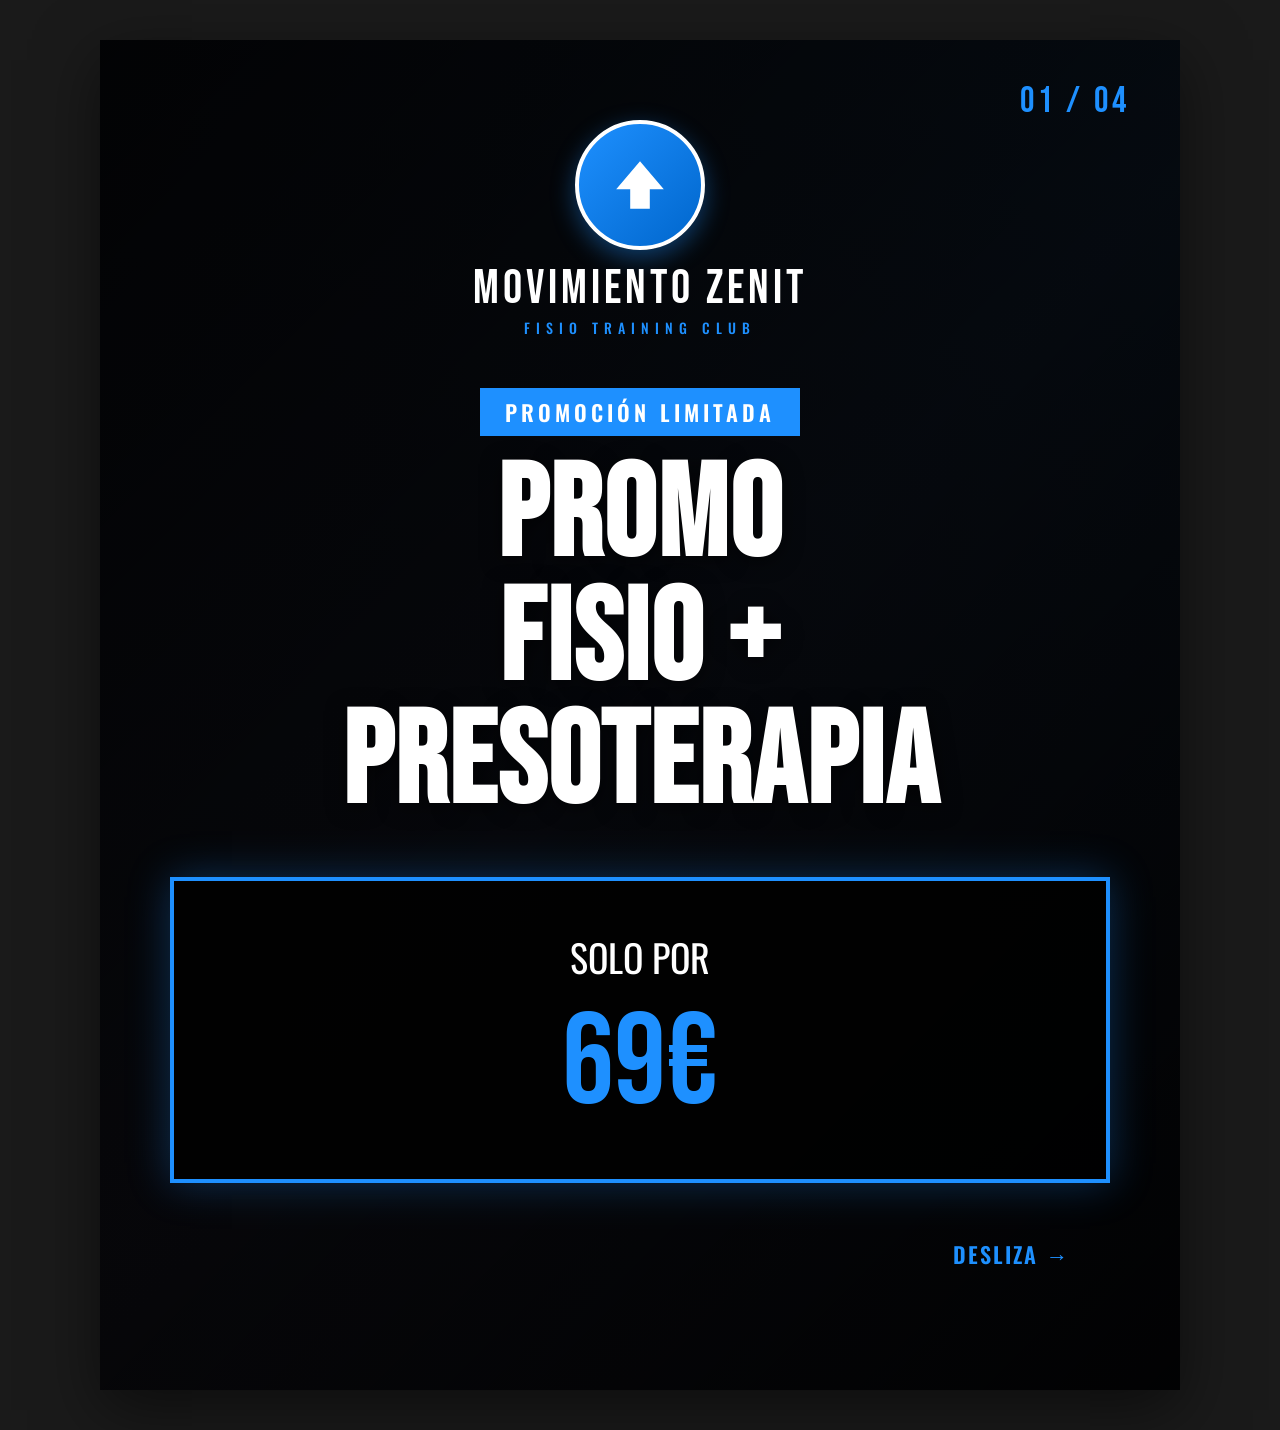
==== carrusel-promo-fisio/slide-1-portada.html @ 64790f00 "Add Instagram carousel for Fisio + Presoterapia promo 4 slides (1080x1350) with Movimiento Zenit dar" ====
<!DOCTYPE html>
<html lang="es">
<head>
<meta charset="UTF-8">
<title>Slide 1 - Portada</title>
<link rel="stylesheet" href="styles.css">
</head>
<body>
<div class="slide">
  <div class="slide-bg" style="background-image: linear-gradient(45deg, #1a1a2e, #16213e, #0f3460);"></div>
  <div class="slide-number">01 / 04</div>
  <div class="slide-content">

    <div class="logo-header">
      <div class="logo-circle">
        <svg viewBox="0 0 50 50" fill="white">
          <polygon points="25,8 8,28 18,28 18,42 32,42 32,28 42,28"/>
        </svg>
      </div>
      <div class="logo-text">MOVIMIENTO ZENIT</div>
      <div class="logo-subtitle">FISIO TRAINING CLUB</div>
    </div>

    <span class="tag">PROMOCIÓN LIMITADA</span>

    <h1 class="title-xl">PROMO<br>FISIO +<br>PRESOTERAPIA</h1>

    <div class="zenit-box" style="margin-top: 50px;">
      <div class="box-text" style="font-size: 38px; margin-bottom: 15px;">SOLO POR</div>
      <div class="box-price">69€</div>
    </div>

    <div class="swipe-indicator">DESLIZA →</div>
  </div>
</div>
</body>
</html>
---- carrusel-promo-fisio/styles.css ----
/* Estilo Movimiento Zenit - Carrusel Instagram */
@import url('https://fonts.googleapis.com/css2?family=Bebas+Neue&family=Oswald:wght@400;500;600;700&display=swap');

* {
  margin: 0;
  padding: 0;
  box-sizing: border-box;
}

body {
  font-family: 'Oswald', sans-serif;
  background: #1a1a1a;
  display: flex;
  flex-wrap: wrap;
  gap: 40px;
  padding: 40px;
  justify-content: center;
}

.slide {
  width: 1080px;
  height: 1350px;
  position: relative;
  overflow: hidden;
  background: #0a0a0a;
  color: #ffffff;
  display: flex;
  flex-direction: column;
  align-items: center;
  padding: 80px 70px;
  box-shadow: 0 20px 60px rgba(0, 0, 0, 0.5);
}

/* Overlay oscuro sobre la imagen de fondo */
.slide::before {
  content: '';
  position: absolute;
  inset: 0;
  background:
    linear-gradient(135deg, rgba(0,0,0,0.85) 0%, rgba(0,0,0,0.6) 50%, rgba(0,0,0,0.9) 100%);
  z-index: 1;
}

/* Imagen de fondo decorativa */
.slide-bg {
  position: absolute;
  inset: 0;
  background-size: cover;
  background-position: center;
  opacity: 0.35;
  z-index: 0;
}

.slide-content {
  position: relative;
  z-index: 2;
  width: 100%;
  height: 100%;
  display: flex;
  flex-direction: column;
  align-items: center;
}

/* LOGO header */
.logo-header {
  display: flex;
  flex-direction: column;
  align-items: center;
  margin-bottom: 50px;
}

.logo-circle {
  width: 130px;
  height: 130px;
  background: linear-gradient(135deg, #1e90ff 0%, #0066cc 100%);
  border-radius: 50%;
  display: flex;
  align-items: center;
  justify-content: center;
  margin-bottom: 15px;
  box-shadow: 0 8px 25px rgba(30, 144, 255, 0.4);
  border: 4px solid #ffffff;
}

.logo-circle svg {
  width: 70px;
  height: 70px;
}

.logo-text {
  font-family: 'Bebas Neue', sans-serif;
  font-size: 48px;
  letter-spacing: 4px;
  color: #ffffff;
  line-height: 1;
}

.logo-subtitle {
  font-family: 'Oswald', sans-serif;
  font-size: 14px;
  letter-spacing: 6px;
  color: #1e90ff;
  margin-top: 4px;
  font-weight: 500;
}

/* Títulos */
.title-xl {
  font-family: 'Bebas Neue', sans-serif;
  font-size: 130px;
  line-height: 0.95;
  text-align: center;
  color: #ffffff;
  text-shadow: 0 4px 20px rgba(0,0,0,0.6);
  letter-spacing: 2px;
}

.title-lg {
  font-family: 'Bebas Neue', sans-serif;
  font-size: 90px;
  line-height: 1;
  text-align: center;
  color: #ffffff;
  letter-spacing: 2px;
}

.title-md {
  font-family: 'Bebas Neue', sans-serif;
  font-size: 70px;
  text-align: center;
  color: #ffffff;
  letter-spacing: 2px;
}

/* Caja destacada estilo Zenit (negra con borde azul) */
.zenit-box {
  background: rgba(0, 0, 0, 0.85);
  border: 4px solid #1e90ff;
  padding: 50px 60px;
  margin: 30px 0;
  width: 100%;
  text-align: center;
  box-shadow: 0 0 40px rgba(30, 144, 255, 0.3);
}

.zenit-box .box-title {
  font-family: 'Bebas Neue', sans-serif;
  font-size: 60px;
  color: #ffffff;
  line-height: 1.1;
  margin-bottom: 20px;
}

.zenit-box .box-price {
  font-family: 'Bebas Neue', sans-serif;
  font-size: 130px;
  color: #1e90ff;
  line-height: 1;
}

.zenit-box .box-text {
  font-family: 'Oswald', sans-serif;
  font-size: 32px;
  color: #ffffff;
  font-weight: 400;
  line-height: 1.4;
}

/* Botón CTA azul */
.cta-button {
  background: linear-gradient(135deg, #1e90ff 0%, #0066cc 100%);
  border: 4px solid #ffffff;
  padding: 40px 50px;
  width: 100%;
  text-align: center;
  margin-top: auto;
  font-family: 'Bebas Neue', sans-serif;
  font-size: 50px;
  color: #ffffff;
  letter-spacing: 2px;
  line-height: 1.1;
  box-shadow: 0 10px 30px rgba(30, 144, 255, 0.5);
}

/* Lista de precios estilo */
.price-row {
  display: flex;
  align-items: center;
  gap: 20px;
  width: 100%;
  margin: 20px 0;
}

.price-label {
  background: #000000;
  border: 3px solid #1e90ff;
  padding: 25px 35px;
  font-family: 'Bebas Neue', sans-serif;
  font-size: 42px;
  color: #ffffff;
  flex: 1;
  text-align: center;
  letter-spacing: 2px;
}

.price-value {
  background: rgba(30, 144, 255, 0.15);
  border: 3px solid #1e90ff;
  padding: 25px 35px;
  font-family: 'Bebas Neue', sans-serif;
  font-size: 42px;
  color: #ffffff;
  flex: 2;
  text-align: center;
  letter-spacing: 1px;
}

.price-value .highlight {
  color: #1e90ff;
  font-size: 30px;
  margin-left: 10px;
}

/* Lista de beneficios */
.benefits-list {
  list-style: none;
  width: 100%;
  margin: 30px 0;
}

.benefits-list li {
  font-family: 'Oswald', sans-serif;
  font-size: 44px;
  color: #ffffff;
  padding: 22px 30px;
  margin: 15px 0;
  background: rgba(0, 0, 0, 0.7);
  border-left: 6px solid #1e90ff;
  display: flex;
  align-items: center;
  gap: 20px;
  font-weight: 500;
}

.benefits-list li::before {
  content: '✓';
  color: #1e90ff;
  font-size: 50px;
  font-weight: bold;
}

/* Footer */
.slide-footer {
  margin-top: auto;
  width: 100%;
  text-align: center;
  padding-top: 30px;
}

.swipe-indicator {
  position: absolute;
  bottom: 40px;
  right: 40px;
  z-index: 3;
  display: flex;
  align-items: center;
  gap: 10px;
  font-family: 'Oswald', sans-serif;
  font-size: 22px;
  color: #1e90ff;
  font-weight: 600;
  letter-spacing: 2px;
}

.slide-number {
  position: absolute;
  top: 40px;
  right: 50px;
  z-index: 3;
  font-family: 'Bebas Neue', sans-serif;
  font-size: 36px;
  color: #1e90ff;
  letter-spacing: 4px;
}

.whatsapp-info {
  display: flex;
  align-items: center;
  justify-content: center;
  gap: 15px;
  margin-top: 20px;
  font-family: 'Oswald', sans-serif;
  font-size: 32px;
  color: #ffffff;
  font-weight: 500;
}

.whatsapp-icon {
  background: #25D366;
  color: white;
  width: 50px;
  height: 50px;
  border-radius: 50%;
  display: flex;
  align-items: center;
  justify-content: center;
  font-size: 30px;
}

.divider {
  width: 80px;
  height: 4px;
  background: #1e90ff;
  margin: 20px auto;
}

.tag {
  display: inline-block;
  background: #1e90ff;
  color: white;
  padding: 8px 25px;
  font-family: 'Oswald', sans-serif;
  font-size: 22px;
  font-weight: 600;
  letter-spacing: 4px;
  margin-bottom: 20px;
  text-transform: uppercase;
}
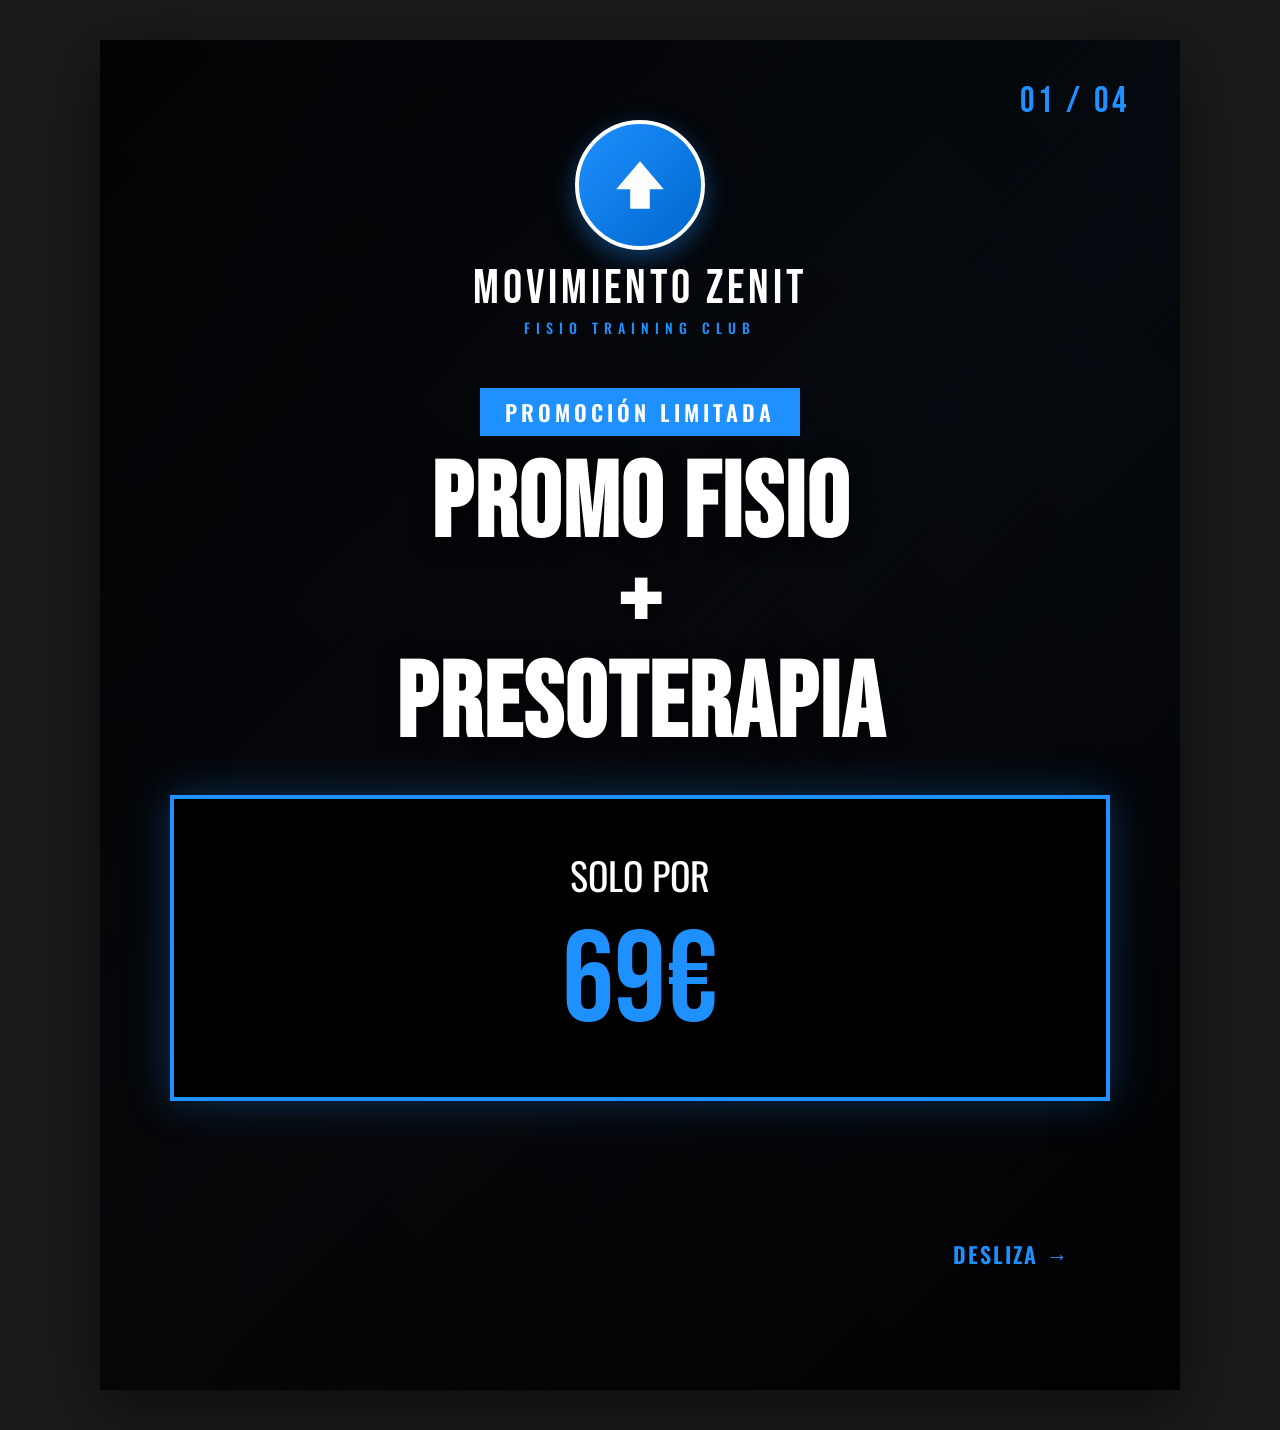
==== commit 5bc4efdc: "Export carousel slides to PNG and fix layout overflow - Add Playwright export script generating 4 PN" ====
--- a/carrusel-promo-fisio/slide-1-portada.html
+++ b/carrusel-promo-fisio/slide-1-portada.html
@@ -23,9 +23,9 @@
 
     <span class="tag">PROMOCIÓN LIMITADA</span>
 
-    <h1 class="title-xl">PROMO<br>FISIO +<br>PRESOTERAPIA</h1>
+    <h1 class="title-xl" style="font-size: 105px;">PROMO FISIO<br>+<br>PRESOTERAPIA</h1>
 
-    <div class="zenit-box" style="margin-top: 50px;">
+    <div class="zenit-box" style="margin-top: 40px;">
       <div class="box-text" style="font-size: 38px; margin-bottom: 15px;">SOLO POR</div>
       <div class="box-price">69€</div>
     </div>
--- a/carrusel-promo-fisio/styles.css
+++ b/carrusel-promo-fisio/styles.css
@@ -107,12 +107,16 @@
 /* Títulos */
 .title-xl {
   font-family: 'Bebas Neue', sans-serif;
-  font-size: 130px;
+  font-size: 110px;
   line-height: 0.95;
   text-align: center;
   color: #ffffff;
   text-shadow: 0 4px 20px rgba(0,0,0,0.6);
   letter-spacing: 2px;
+}
+
+.slide {
+  overflow: hidden;
 }
 
 .title-lg {
